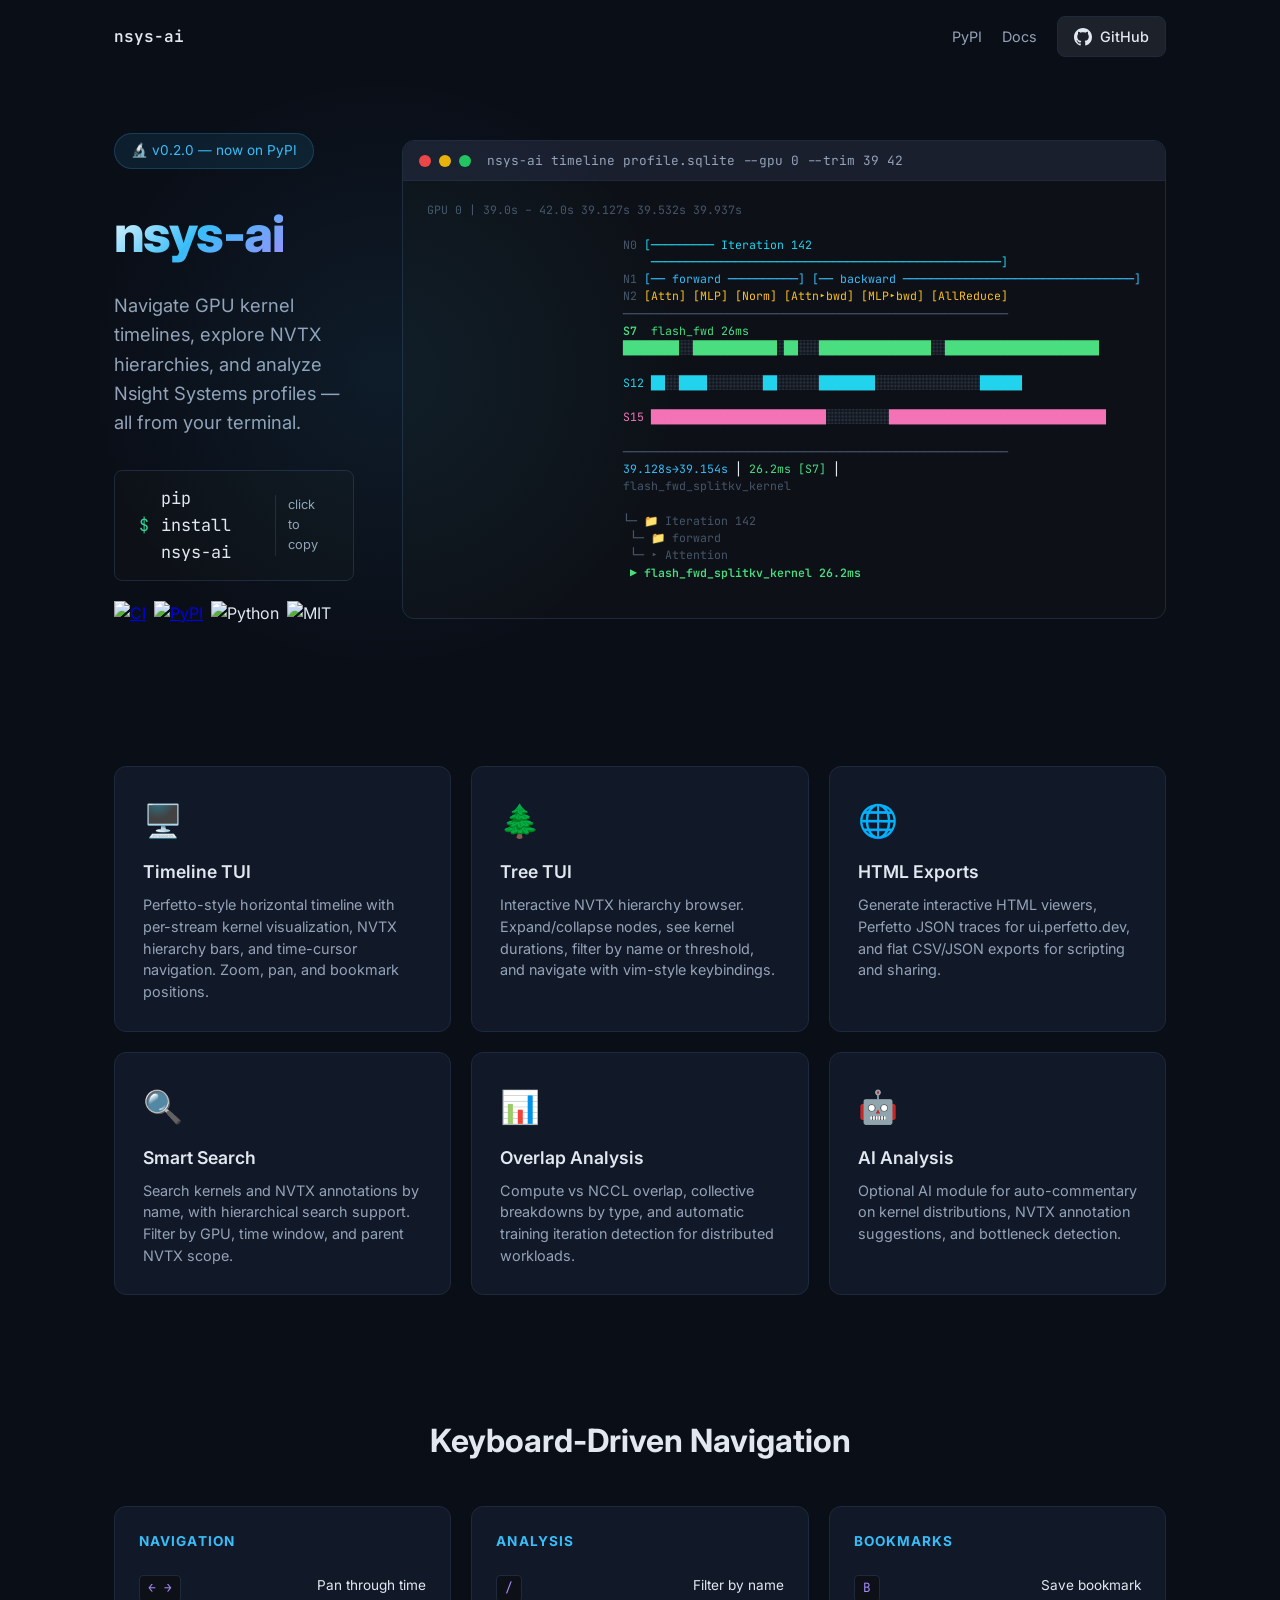
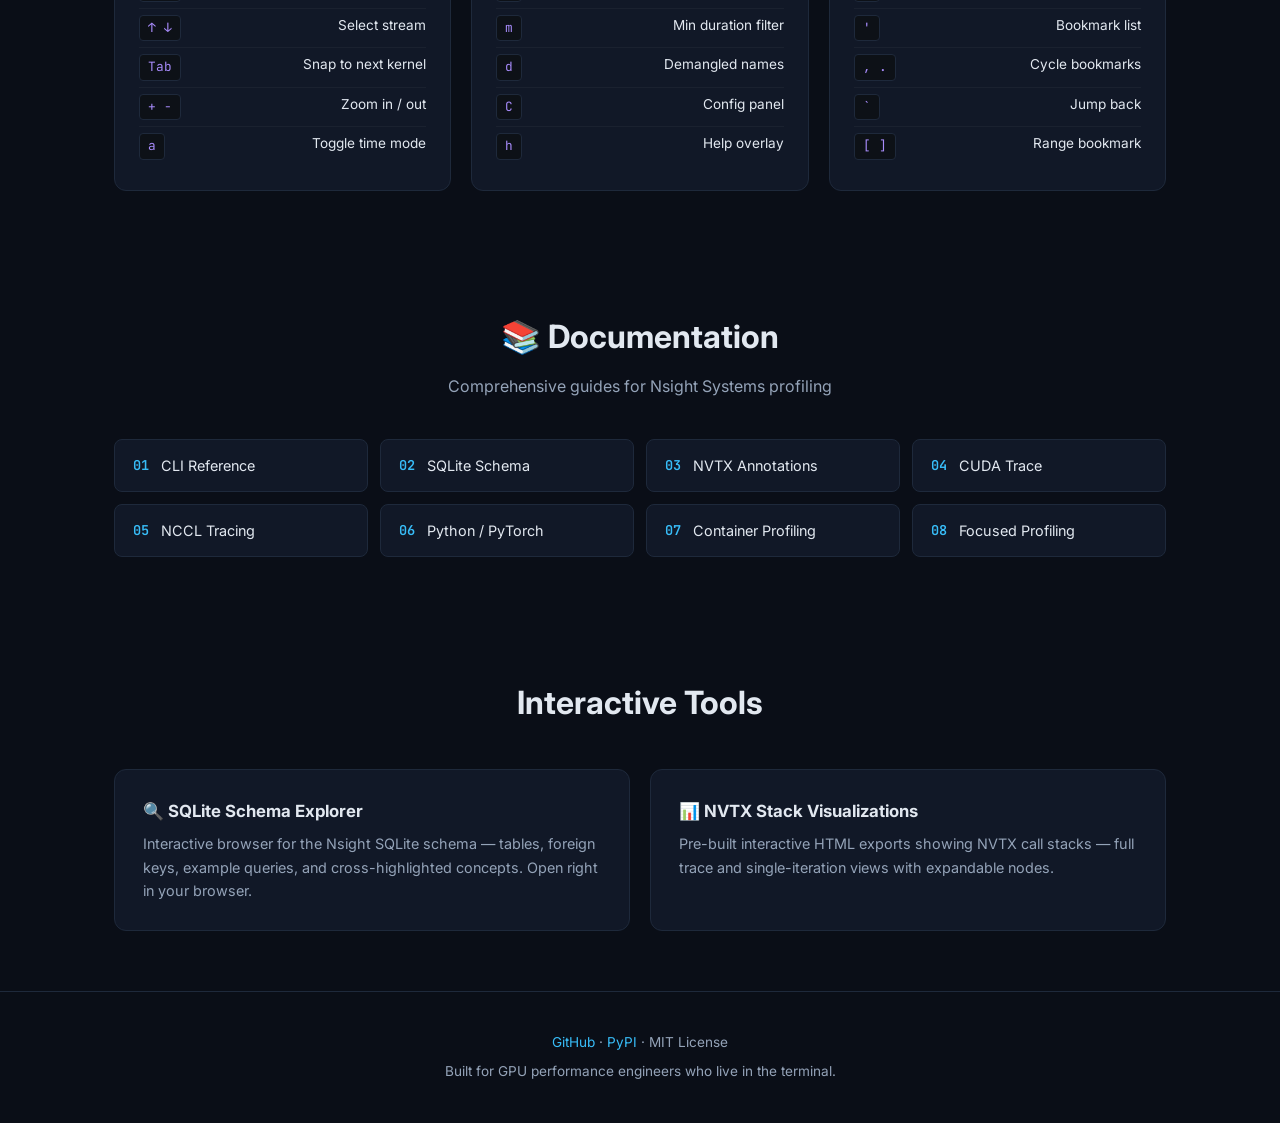
==== site/index.html @ 27f4fd63 "feat: rename package to nsys-ai v0.2.0 - Rename PyPI package from nsys-tui to nsys-ai - Bump version" ====
<!DOCTYPE html>
<html lang="en">

<head>
    <meta charset="UTF-8">
    <meta name="viewport" content="width=device-width, initial-scale=1.0">
    <title>nsys-ai — Terminal UI for NVIDIA Nsight Systems</title>
    <meta name="description"
        content="Navigate GPU kernel timelines, explore NVTX hierarchies, and analyze Nsight Systems profiles from your terminal.">
    <link rel="preconnect" href="https://fonts.googleapis.com">
    <link
        href="https://fonts.googleapis.com/css2?family=Inter:wght@300;400;500;600;700;800&family=JetBrains+Mono:wght@400;500;600&display=swap"
        rel="stylesheet">
    <style>
        :root {
            --bg: #0a0e17;
            --bg-card: #111827;
            --bg-code: #0d1117;
            --border: #1e293b;
            --text: #e2e8f0;
            --text-dim: #94a3b8;
            --accent: #38bdf8;
            --accent2: #a78bfa;
            --accent3: #34d399;
            --green: #4ade80;
            --yellow: #fbbf24;
            --magenta: #f472b6;
            --radius: 12px;
        }

        * {
            margin: 0;
            padding: 0;
            box-sizing: border-box;
        }

        body {
            font-family: 'Inter', -apple-system, sans-serif;
            background: var(--bg);
            color: var(--text);
            line-height: 1.6;
            overflow-x: hidden;
        }

        .container {
            max-width: 1100px;
            margin: 0 auto;
            padding: 0 24px;
        }

        /* Top Nav */
        .top-nav {
            display: flex;
            align-items: center;
            justify-content: space-between;
            padding: 16px 24px;
            max-width: 1100px;
            margin: 0 auto;
        }

        .nav-brand {
            font-family: 'JetBrains Mono', monospace;
            font-weight: 600;
            font-size: 1rem;
            color: var(--text);
            text-decoration: none;
        }

        .nav-links {
            display: flex;
            align-items: center;
            gap: 20px;
        }

        .nav-links a {
            color: var(--text-dim);
            text-decoration: none;
            font-size: 0.9rem;
            transition: color 0.2s;
        }

        .nav-links a:hover {
            color: var(--text);
        }

        .github-btn {
            display: inline-flex;
            align-items: center;
            gap: 8px;
            padding: 8px 16px;
            background: rgba(255, 255, 255, 0.08);
            border: 1px solid var(--border);
            border-radius: 8px;
            color: var(--text) !important;
            font-size: 0.9rem;
            font-weight: 500;
            text-decoration: none;
            transition: background 0.2s, border-color 0.2s;
        }

        .github-btn:hover {
            background: rgba(255, 255, 255, 0.12);
            border-color: var(--accent);
        }

        .github-btn svg {
            width: 18px;
            height: 18px;
            fill: currentColor;
        }

        /* Hero */
        .hero {
            padding: 60px 0 80px;
            position: relative;
        }

        .hero::before {
            content: '';
            position: absolute;
            top: 0;
            left: 30%;
            transform: translateX(-50%);
            width: 600px;
            height: 600px;
            background: radial-gradient(circle, rgba(56, 189, 248, 0.08) 0%, transparent 70%);
            pointer-events: none;
        }

        .hero-layout {
            display: grid;
            grid-template-columns: 1fr 1.2fr;
            gap: 48px;
            align-items: center;
        }

        .hero-left {
            display: flex;
            flex-direction: column;
            align-items: flex-start;
        }

        .hero-badge {
            display: inline-flex;
            align-items: center;
            gap: 8px;
            padding: 6px 16px;
            background: rgba(56, 189, 248, 0.1);
            border: 1px solid rgba(56, 189, 248, 0.2);
            border-radius: 20px;
            font-size: 0.85rem;
            color: var(--accent);
            margin-bottom: 24px;
        }

        .hero h1 {
            font-size: 3.2rem;
            font-weight: 800;
            letter-spacing: -0.03em;
            background: linear-gradient(135deg, #fff 0%, var(--accent) 50%, var(--accent2) 100%);
            -webkit-background-clip: text;
            -webkit-text-fill-color: transparent;
            margin-bottom: 16px;
        }

        .hero p {
            font-size: 1.15rem;
            color: var(--text-dim);
            max-width: 480px;
            margin: 0 0 32px;
        }

        .hero-right .terminal {
            font-size: 0.72rem;
        }

        .install-box {
            display: inline-flex;
            align-items: center;
            gap: 12px;
            background: var(--bg-code);
            border: 1px solid var(--border);
            border-radius: 8px;
            padding: 14px 24px;
            font-family: 'JetBrains Mono', monospace;
            font-size: 1.05rem;
            cursor: pointer;
            transition: border-color 0.2s, box-shadow 0.2s;
        }

        .install-box:hover {
            border-color: var(--accent);
            box-shadow: 0 0 20px rgba(56, 189, 248, 0.1);
        }

        .install-box .dollar {
            color: var(--accent3);
        }

        .install-box .cmd {
            color: var(--text);
        }

        .install-box .copy {
            color: var(--text-dim);
            font-size: 0.8rem;
            border-left: 1px solid var(--border);
            padding-left: 12px;
            font-family: 'Inter', sans-serif;
        }

        .badges {
            margin-top: 20px;
            display: flex;
            gap: 8px;
            justify-content: flex-start;
            flex-wrap: wrap;
        }

        .badges img {
            height: 22px;
        }

        /* Features */
        .features {
            padding: 60px 0;
        }

        .features-grid {
            display: grid;
            grid-template-columns: repeat(3, 1fr);
            gap: 20px;
        }

        .feature-card {
            background: var(--bg-card);
            border: 1px solid var(--border);
            border-radius: var(--radius);
            padding: 28px;
            transition: transform 0.2s, border-color 0.3s;
        }

        .feature-card:hover {
            transform: translateY(-4px);
            border-color: var(--accent);
        }

        .feature-icon {
            font-size: 2rem;
            margin-bottom: 12px;
        }

        .feature-card h3 {
            font-size: 1.1rem;
            font-weight: 600;
            margin-bottom: 8px;
        }

        .feature-card p {
            color: var(--text-dim);
            font-size: 0.9rem;
            line-height: 1.5;
        }

        /* Terminal preview */

        .terminal {
            background: var(--bg-code);
            border: 1px solid var(--border);
            border-radius: var(--radius);
            overflow: hidden;
            font-family: 'JetBrains Mono', monospace;
            font-size: 0.82rem;
            line-height: 1.5;
        }

        .terminal-bar {
            background: #1a1f2e;
            padding: 10px 16px;
            display: flex;
            align-items: center;
            gap: 8px;
            border-bottom: 1px solid var(--border);
        }

        .terminal-dot {
            width: 12px;
            height: 12px;
            border-radius: 50%;
        }

        .terminal-dot.r {
            background: #ef4444;
        }

        .terminal-dot.y {
            background: #eab308;
        }

        .terminal-dot.g {
            background: #22c55e;
        }

        .terminal-title {
            color: var(--text-dim);
            font-size: 0.8rem;
            margin-left: 8px;
        }

        .terminal-body {
            padding: 20px 24px;
            overflow-x: auto;
            white-space: pre;
        }

        .t-green {
            color: var(--green);
        }

        .t-cyan {
            color: #22d3ee;
        }

        .t-yellow {
            color: var(--yellow);
        }

        .t-magenta {
            color: var(--magenta);
        }

        .t-dim {
            color: #475569;
        }

        .t-bold {
            font-weight: 600;
        }

        .t-accent {
            color: var(--accent);
        }

        /* Keybindings */
        .keys-section {
            padding: 60px 0;
        }

        .keys-section h2 {
            font-size: 2rem;
            font-weight: 700;
            text-align: center;
            margin-bottom: 40px;
        }

        .keys-grid {
            display: grid;
            grid-template-columns: repeat(3, 1fr);
            gap: 20px;
        }

        .key-group {
            background: var(--bg-card);
            border: 1px solid var(--border);
            border-radius: var(--radius);
            padding: 24px;
        }

        .key-group h3 {
            font-size: 0.85rem;
            text-transform: uppercase;
            letter-spacing: 0.08em;
            color: var(--accent);
            margin-bottom: 16px;
        }

        .key-row {
            display: flex;
            justify-content: space-between;
            padding: 6px 0;
            border-bottom: 1px solid rgba(255, 255, 255, 0.04);
            font-size: 0.85rem;
        }

        .key-row:last-child {
            border-bottom: none;
        }

        kbd {
            background: var(--bg-code);
            border: 1px solid var(--border);
            border-radius: 4px;
            padding: 2px 8px;
            font-family: 'JetBrains Mono', monospace;
            font-size: 0.8rem;
            color: var(--accent2);
        }

        /* Docs */
        .docs-section {
            padding: 60px 0;
        }

        .docs-section h2 {
            font-size: 2rem;
            font-weight: 700;
            text-align: center;
            margin-bottom: 12px;
        }

        .docs-section .subtitle {
            text-align: center;
            color: var(--text-dim);
            margin-bottom: 40px;
        }

        .docs-grid {
            display: grid;
            grid-template-columns: repeat(auto-fill, minmax(240px, 1fr));
            gap: 12px;
        }

        .doc-link {
            display: flex;
            align-items: center;
            gap: 12px;
            background: var(--bg-card);
            border: 1px solid var(--border);
            border-radius: 8px;
            padding: 14px 18px;
            text-decoration: none;
            color: var(--text);
            transition: border-color 0.2s, transform 0.15s;
        }

        .doc-link:hover {
            border-color: var(--accent);
            transform: translateY(-2px);
        }

        .doc-num {
            color: var(--accent);
            font-weight: 600;
            font-family: 'JetBrains Mono', monospace;
            font-size: 0.85rem;
        }

        .doc-title {
            font-size: 0.9rem;
        }

        /* Showcase */
        .showcase {
            padding: 60px 0;
        }

        .showcase h2 {
            font-size: 2rem;
            font-weight: 700;
            text-align: center;
            margin-bottom: 40px;
        }

        .showcase-cards {
            display: grid;
            grid-template-columns: repeat(2, 1fr);
            gap: 20px;
        }

        .showcase-card {
            background: var(--bg-card);
            border: 1px solid var(--border);
            border-radius: var(--radius);
            padding: 28px;
            text-decoration: none;
            color: var(--text);
            transition: border-color 0.3s, transform 0.2s;
        }

        .showcase-card:hover {
            border-color: var(--accent2);
            transform: translateY(-4px);
        }

        .showcase-card h3 {
            font-size: 1.05rem;
            margin-bottom: 8px;
        }

        .showcase-card p {
            color: var(--text-dim);
            font-size: 0.9rem;
        }

        /* Footer */
        footer {
            padding: 40px 0;
            text-align: center;
            color: var(--text-dim);
            font-size: 0.85rem;
            border-top: 1px solid var(--border);
        }

        footer a {
            color: var(--accent);
            text-decoration: none;
        }

        footer a:hover {
            text-decoration: underline;
        }

        /* Responsive */
        @media (max-width: 900px) {
            .hero-layout {
                grid-template-columns: 1fr;
            }

            .hero-left {
                align-items: center;
                text-align: center;
            }

            .hero p {
                margin: 0 auto 32px;
            }

            .badges {
                justify-content: center;
            }

            .hero h1 {
                font-size: 2.2rem;
            }

            .features-grid,
            .keys-grid {
                grid-template-columns: 1fr;
            }

            .showcase-cards {
                grid-template-columns: 1fr;
            }
        }
    </style>
</head>

<body>

    <nav class="top-nav">
        <a href="/" class="nav-brand">nsys-ai</a>
        <div class="nav-links">
            <a href="https://pypi.org/project/nsys-ai/">PyPI</a>
            <a href="https://github.com/GindaChen/nsys-ai/blob/main/docs/01-cli-reference.md">Docs</a>
            <a href="https://github.com/GindaChen/nsys-ai" class="github-btn">
                <svg viewBox="0 0 16 16">
                    <path
                        d="M8 0C3.58 0 0 3.58 0 8c0 3.54 2.29 6.53 5.47 7.59.4.07.55-.17.55-.38 0-.19-.01-.82-.01-1.49-2.01.37-2.53-.49-2.69-.94-.09-.23-.48-.94-.82-1.13-.28-.15-.68-.52-.01-.53.63-.01 1.08.58 1.23.82.72 1.21 1.87.87 2.33.66.07-.52.28-.87.51-1.07-1.78-.2-3.64-.89-3.64-3.95 0-.87.31-1.59.82-2.15-.08-.2-.36-1.02.08-2.12 0 0 .67-.21 2.2.82.64-.18 1.32-.27 2-.27.68 0 1.36.09 2 .27 1.53-1.04 2.2-.82 2.2-.82.44 1.1.16 1.92.08 2.12.51.56.82 1.27.82 2.15 0 3.07-1.87 3.75-3.65 3.95.29.25.54.73.54 1.48 0 1.07-.01 1.93-.01 2.2 0 .21.15.46.55.38A8.013 8.013 0 0016 8c0-4.42-3.58-8-8-8z" />
                </svg>
                GitHub
            </a>
        </div>
    </nav>

    <section class="hero">
        <div class="container">
            <div class="hero-layout">
                <div class="hero-left">
                    <div class="hero-badge">🔬 v0.2.0 — now on PyPI</div>
                    <h1>nsys-ai</h1>
                    <p>Navigate GPU kernel timelines, explore NVTX hierarchies, and analyze Nsight Systems profiles —
                        all from
                        your terminal.</p>
                    <div class="install-box"
                        onclick="navigator.clipboard.writeText('pip install nsys-ai').then(()=>this.querySelector('.copy').textContent='Copied!')">
                        <span class="dollar">$</span>
                        <span class="cmd">pip install nsys-ai</span>
                        <span class="copy">click to copy</span>
                    </div>
                    <div class="badges">
                        <a href="https://github.com/GindaChen/nsys-ai/actions"><img
                                src="https://github.com/GindaChen/nsys-ai/actions/workflows/ci.yml/badge.svg"
                                alt="CI"></a>
                        <a href="https://pypi.org/project/nsys-ai/"><img src="https://img.shields.io/pypi/v/nsys-ai"
                                alt="PyPI"></a>
                        <img src="https://img.shields.io/badge/python-3.10+-3776AB?logo=python&logoColor=white"
                            alt="Python">
                        <img src="https://img.shields.io/badge/license-MIT-green.svg" alt="MIT">
                    </div>
                </div>
                <div class="hero-right">
                    <div class="terminal">
                        <div class="terminal-bar">
                            <div class="terminal-dot r"></div>
                            <div class="terminal-dot y"></div>
                            <div class="terminal-dot g"></div>
                            <span class="terminal-title">nsys-ai timeline profile.sqlite --gpu 0 --trim 39 42</span>
                        </div>
                        <div class="terminal-body"><span class="t-dim">GPU 0 | 39.0s – 42.0s</span> <span
                                class="t-dim">39.127s</span> <span class="t-dim">39.532s</span> <span
                                class="t-dim">39.937s</span>

                            <span class="t-dim">N0</span> <span class="t-cyan">[───────── Iteration 142
                                ──────────────────────────────────────────────────]</span>
                            <span class="t-dim">N1</span> <span class="t-accent">[── forward ──────────]</span> <span
                                class="t-accent">[── backward ─────────────────────────────────]</span>
                            <span class="t-dim">N2</span> <span class="t-yellow">[Attn]</span> <span
                                class="t-yellow">[MLP]</span> <span class="t-yellow">[Norm]</span> <span
                                class="t-yellow">[Attn▸bwd]</span> <span class="t-yellow">[MLP▸bwd]</span> <span
                                class="t-yellow">[AllReduce]</span>
                            <span class="t-dim">───────────────────────────────────────────────────────</span>
                            <span class="t-green t-bold">S7 </span> <span class="t-green">flash_fwd 26ms</span>
                            <span class="t-green">████████</span><span class="t-dim">░░</span><span
                                class="t-green">████████████</span><span class="t-dim">░</span><span
                                class="t-green">██</span><span class="t-dim">░░░</span><span
                                class="t-green">████████████████</span><span class="t-dim">░░</span><span
                                class="t-green">██████████████████████</span>

                            <span class="t-cyan">S12</span> <span class="t-cyan">██</span><span
                                class="t-dim">░░</span><span class="t-cyan">████</span><span
                                class="t-dim">░░░░░░░░</span><span class="t-cyan">██</span><span
                                class="t-dim">░░░░░░</span><span class="t-cyan">████████</span><span
                                class="t-dim">░░░░░░░░░░░░░░░</span><span class="t-cyan">██████</span>

                            <span class="t-magenta">S15</span> <span
                                class="t-magenta">█████████████████████████</span><span
                                class="t-dim">░░░░░░░░░</span><span
                                class="t-magenta">███████████████████████████████</span>

                            <span class="t-dim">───────────────────────────────────────────────────────</span>
                            <span class="t-accent">39.128s→39.154s</span> │ <span class="t-green">26.2ms [S7]</span> │
                            <span class="t-dim">flash_fwd_splitkv_kernel</span>

                            <span class="t-dim">└─ 📁 Iteration 142</span>
                            <span class="t-dim"> └─ 📁 forward</span>
                            <span class="t-dim"> └─ ▸ Attention</span>
                            <span class="t-green t-bold"> ▶ flash_fwd_splitkv_kernel 26.2ms</span>
                        </div>
                    </div>
                </div>
            </div>
        </div>
    </section>

    <section class="features">
        <div class="container">
            <div class="features-grid">
                <div class="feature-card">
                    <div class="feature-icon">🖥️</div>
                    <h3>Timeline TUI</h3>
                    <p>Perfetto-style horizontal timeline with per-stream kernel visualization, NVTX hierarchy bars, and
                        time-cursor navigation. Zoom, pan, and bookmark positions.</p>
                </div>
                <div class="feature-card">
                    <div class="feature-icon">🌲</div>
                    <h3>Tree TUI</h3>
                    <p>Interactive NVTX hierarchy browser. Expand/collapse nodes, see kernel durations, filter by name
                        or threshold, and navigate with vim-style keybindings.</p>
                </div>
                <div class="feature-card">
                    <div class="feature-icon">🌐</div>
                    <h3>HTML Exports</h3>
                    <p>Generate interactive HTML viewers, Perfetto JSON traces for ui.perfetto.dev, and flat CSV/JSON
                        exports for scripting and sharing.</p>
                </div>
                <div class="feature-card">
                    <div class="feature-icon">🔍</div>
                    <h3>Smart Search</h3>
                    <p>Search kernels and NVTX annotations by name, with hierarchical search support. Filter by GPU,
                        time window, and parent NVTX scope.</p>
                </div>
                <div class="feature-card">
                    <div class="feature-icon">📊</div>
                    <h3>Overlap Analysis</h3>
                    <p>Compute vs NCCL overlap, collective breakdowns by type, and automatic training iteration
                        detection for distributed workloads.</p>
                </div>
                <div class="feature-card">
                    <div class="feature-icon">🤖</div>
                    <h3>AI Analysis</h3>
                    <p>Optional AI module for auto-commentary on kernel distributions, NVTX annotation suggestions, and
                        bottleneck detection.</p>
                </div>
            </div>
        </div>
    </section>

    <section class="keys-section">
        <div class="container">
            <h2>Keyboard-Driven Navigation</h2>
            <div class="keys-grid">
                <div class="key-group">
                    <h3>Navigation</h3>
                    <div class="key-row"><kbd>← →</kbd><span>Pan through time</span></div>
                    <div class="key-row"><kbd>↑ ↓</kbd><span>Select stream</span></div>
                    <div class="key-row"><kbd>Tab</kbd><span>Snap to next kernel</span></div>
                    <div class="key-row"><kbd>+ -</kbd><span>Zoom in / out</span></div>
                    <div class="key-row"><kbd>a</kbd><span>Toggle time mode</span></div>
                </div>
                <div class="key-group">
                    <h3>Analysis</h3>
                    <div class="key-row"><kbd>/</kbd><span>Filter by name</span></div>
                    <div class="key-row"><kbd>m</kbd><span>Min duration filter</span></div>
                    <div class="key-row"><kbd>d</kbd><span>Demangled names</span></div>
                    <div class="key-row"><kbd>C</kbd><span>Config panel</span></div>
                    <div class="key-row"><kbd>h</kbd><span>Help overlay</span></div>
                </div>
                <div class="key-group">
                    <h3>Bookmarks</h3>
                    <div class="key-row"><kbd>B</kbd><span>Save bookmark</span></div>
                    <div class="key-row"><kbd>'</kbd><span>Bookmark list</span></div>
                    <div class="key-row"><kbd>, .</kbd><span>Cycle bookmarks</span></div>
                    <div class="key-row"><kbd>`</kbd><span>Jump back</span></div>
                    <div class="key-row"><kbd>[ ]</kbd><span>Range bookmark</span></div>
                </div>
            </div>
        </div>
    </section>

    <section class="docs-section">
        <div class="container">
            <h2>📚 Documentation</h2>
            <p class="subtitle">Comprehensive guides for Nsight Systems profiling</p>
            <div class="docs-grid">
                <a href="https://github.com/GindaChen/nsys-ai/blob/main/docs/01-cli-reference.md" class="doc-link">
                    <span class="doc-num">01</span><span class="doc-title">CLI Reference</span>
                </a>
                <a href="https://github.com/GindaChen/nsys-ai/blob/main/docs/02-sqlite-schema.md" class="doc-link">
                    <span class="doc-num">02</span><span class="doc-title">SQLite Schema</span>
                </a>
                <a href="https://github.com/GindaChen/nsys-ai/blob/main/docs/03-nvtx-annotations.md" class="doc-link">
                    <span class="doc-num">03</span><span class="doc-title">NVTX Annotations</span>
                </a>
                <a href="https://github.com/GindaChen/nsys-ai/blob/main/docs/04-cuda-trace.md" class="doc-link">
                    <span class="doc-num">04</span><span class="doc-title">CUDA Trace</span>
                </a>
                <a href="https://github.com/GindaChen/nsys-ai/blob/main/docs/05-nccl-tracing.md" class="doc-link">
                    <span class="doc-num">05</span><span class="doc-title">NCCL Tracing</span>
                </a>
                <a href="https://github.com/GindaChen/nsys-ai/blob/main/docs/06-python-pytorch.md" class="doc-link">
                    <span class="doc-num">06</span><span class="doc-title">Python / PyTorch</span>
                </a>
                <a href="https://github.com/GindaChen/nsys-ai/blob/main/docs/07-container-profiling.md"
                    class="doc-link">
                    <span class="doc-num">07</span><span class="doc-title">Container Profiling</span>
                </a>
                <a href="https://github.com/GindaChen/nsys-ai/blob/main/docs/08-focused-profiling.md" class="doc-link">
                    <span class="doc-num">08</span><span class="doc-title">Focused Profiling</span>
                </a>
            </div>
        </div>
    </section>

    <section class="showcase">
        <div class="container">
            <h2>Interactive Tools</h2>
            <div class="showcase-cards">
                <a href="sqlite-explorer/" class="showcase-card">
                    <h3>🔍 SQLite Schema Explorer</h3>
                    <p>Interactive browser for the Nsight SQLite schema — tables, foreign keys, example queries, and
                        cross-highlighted concepts. Open right in your browser.</p>
                </a>
                <a href="https://github.com/GindaChen/nsys-ai/tree/main/examples" class="showcase-card">
                    <h3>📊 NVTX Stack Visualizations</h3>
                    <p>Pre-built interactive HTML exports showing NVTX call stacks — full trace and single-iteration
                        views with expandable nodes.</p>
                </a>
            </div>
        </div>
    </section>

    <footer>
        <div class="container">
            <p>
                <a href="https://github.com/GindaChen/nsys-ai">GitHub</a> ·
                <a href="https://pypi.org/project/nsys-ai/">PyPI</a> ·
                MIT License
            </p>
            <p style="margin-top:8px">Built for GPU performance engineers who live in the terminal.</p>
        </div>
    </footer>

</body>

</html>
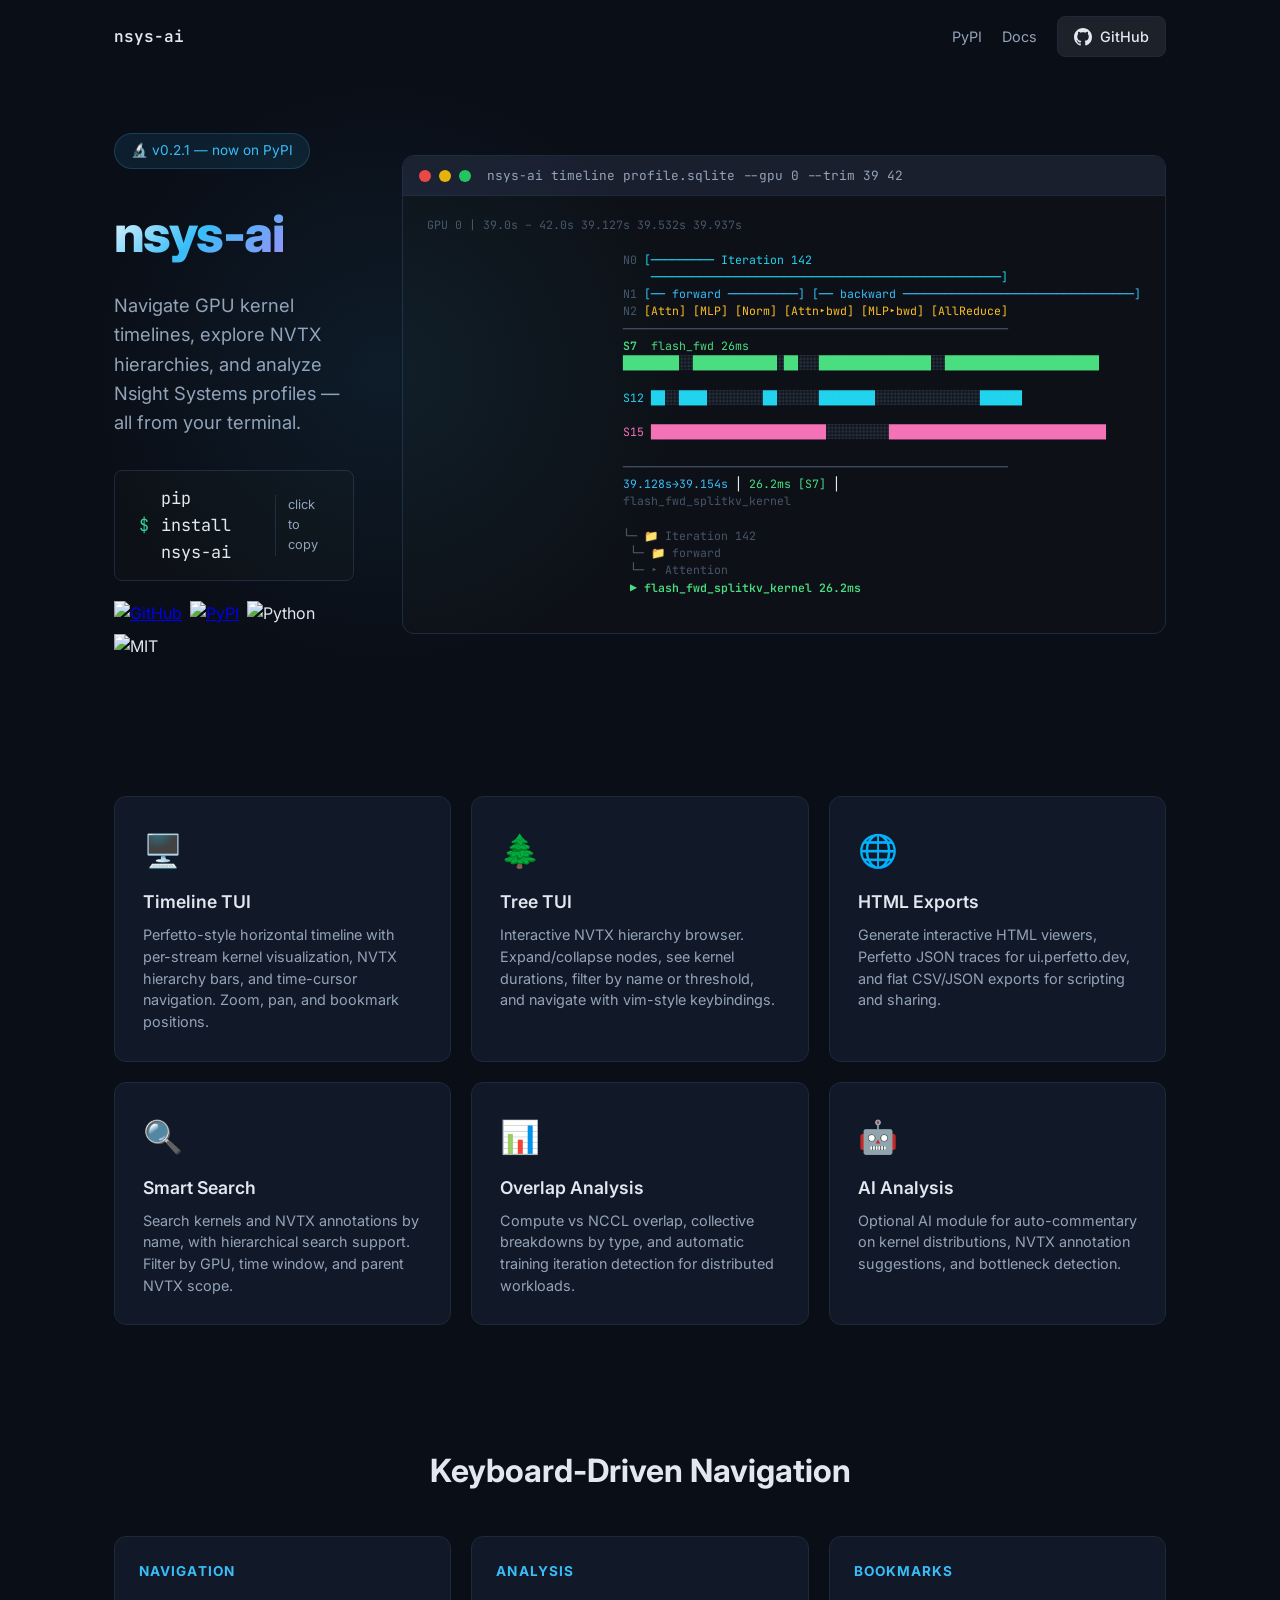
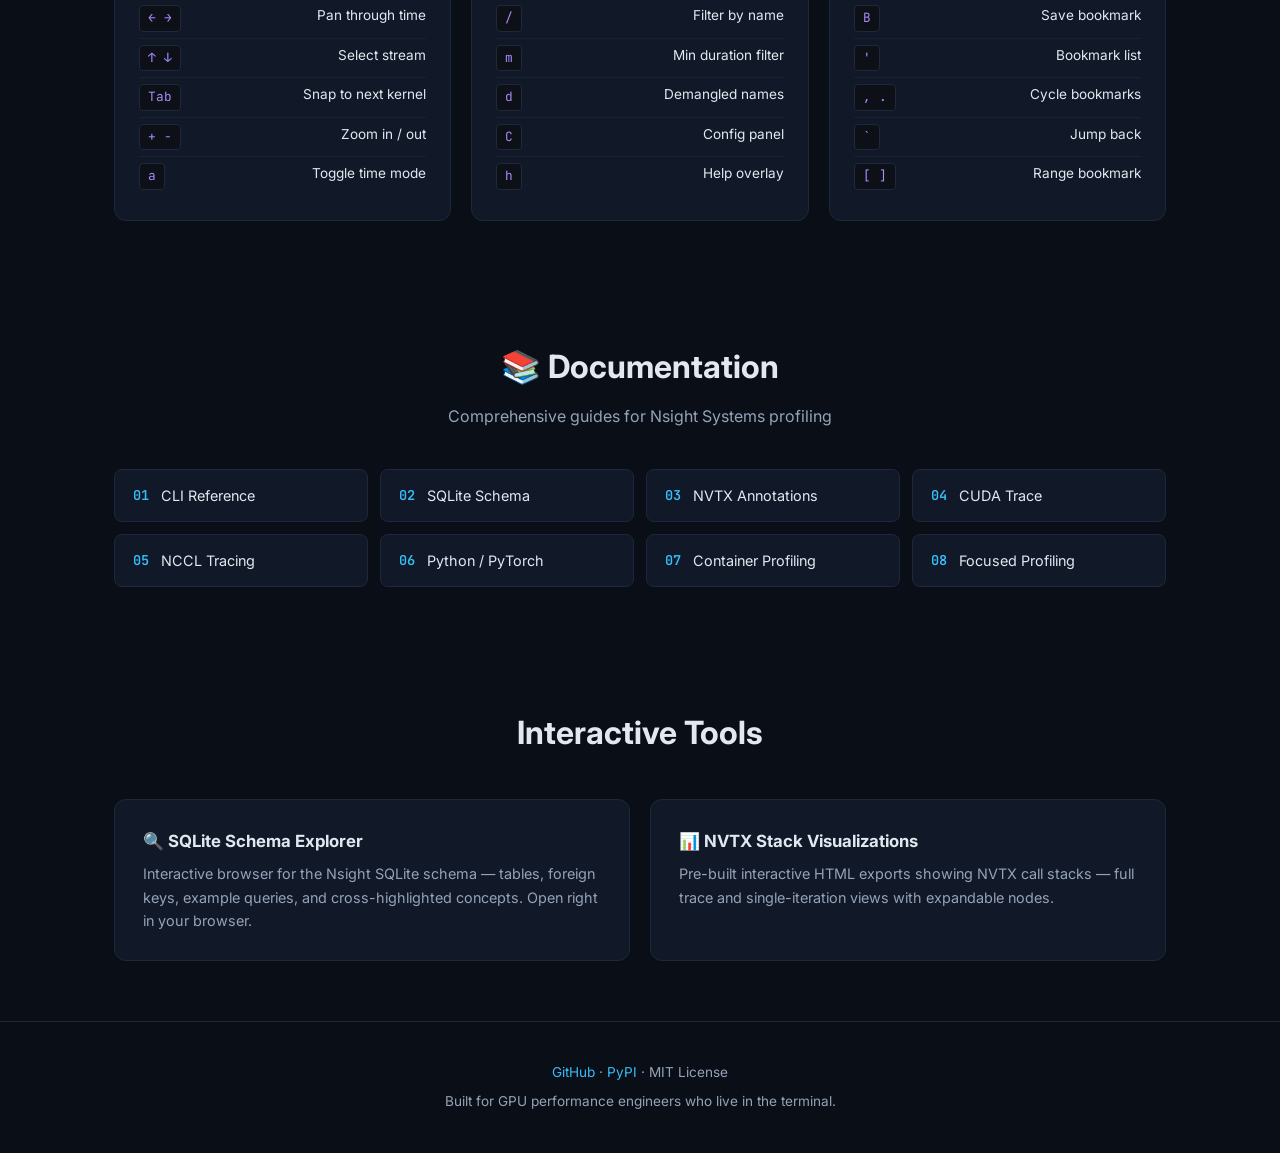
==== commit 8df913c1: "chore: complete nsys-tui → nsys-ai rename across codebase (v0.2.1) - Update CLI prog name to nsys-ai" ====
--- a/site/index.html
+++ b/site/index.html
@@ -566,7 +566,7 @@
         <div class="container">
             <div class="hero-layout">
                 <div class="hero-left">
-                    <div class="hero-badge">🔬 v0.2.0 — now on PyPI</div>
+                    <div class="hero-badge">🔬 v0.2.1 — now on PyPI</div>
                     <h1>nsys-ai</h1>
                     <p>Navigate GPU kernel timelines, explore NVTX hierarchies, and analyze Nsight Systems profiles —
                         all from
@@ -578,9 +578,9 @@
                         <span class="copy">click to copy</span>
                     </div>
                     <div class="badges">
-                        <a href="https://github.com/GindaChen/nsys-ai/actions"><img
-                                src="https://github.com/GindaChen/nsys-ai/actions/workflows/ci.yml/badge.svg"
-                                alt="CI"></a>
+                        <a href="https://github.com/GindaChen/nsys-ai"><img
+                                src="https://img.shields.io/badge/GitHub-nsys--ai-181717?logo=github&logoColor=white"
+                                alt="GitHub"></a>
                         <a href="https://pypi.org/project/nsys-ai/"><img src="https://img.shields.io/pypi/v/nsys-ai"
                                 alt="PyPI"></a>
                         <img src="https://img.shields.io/badge/python-3.10+-3776AB?logo=python&logoColor=white"
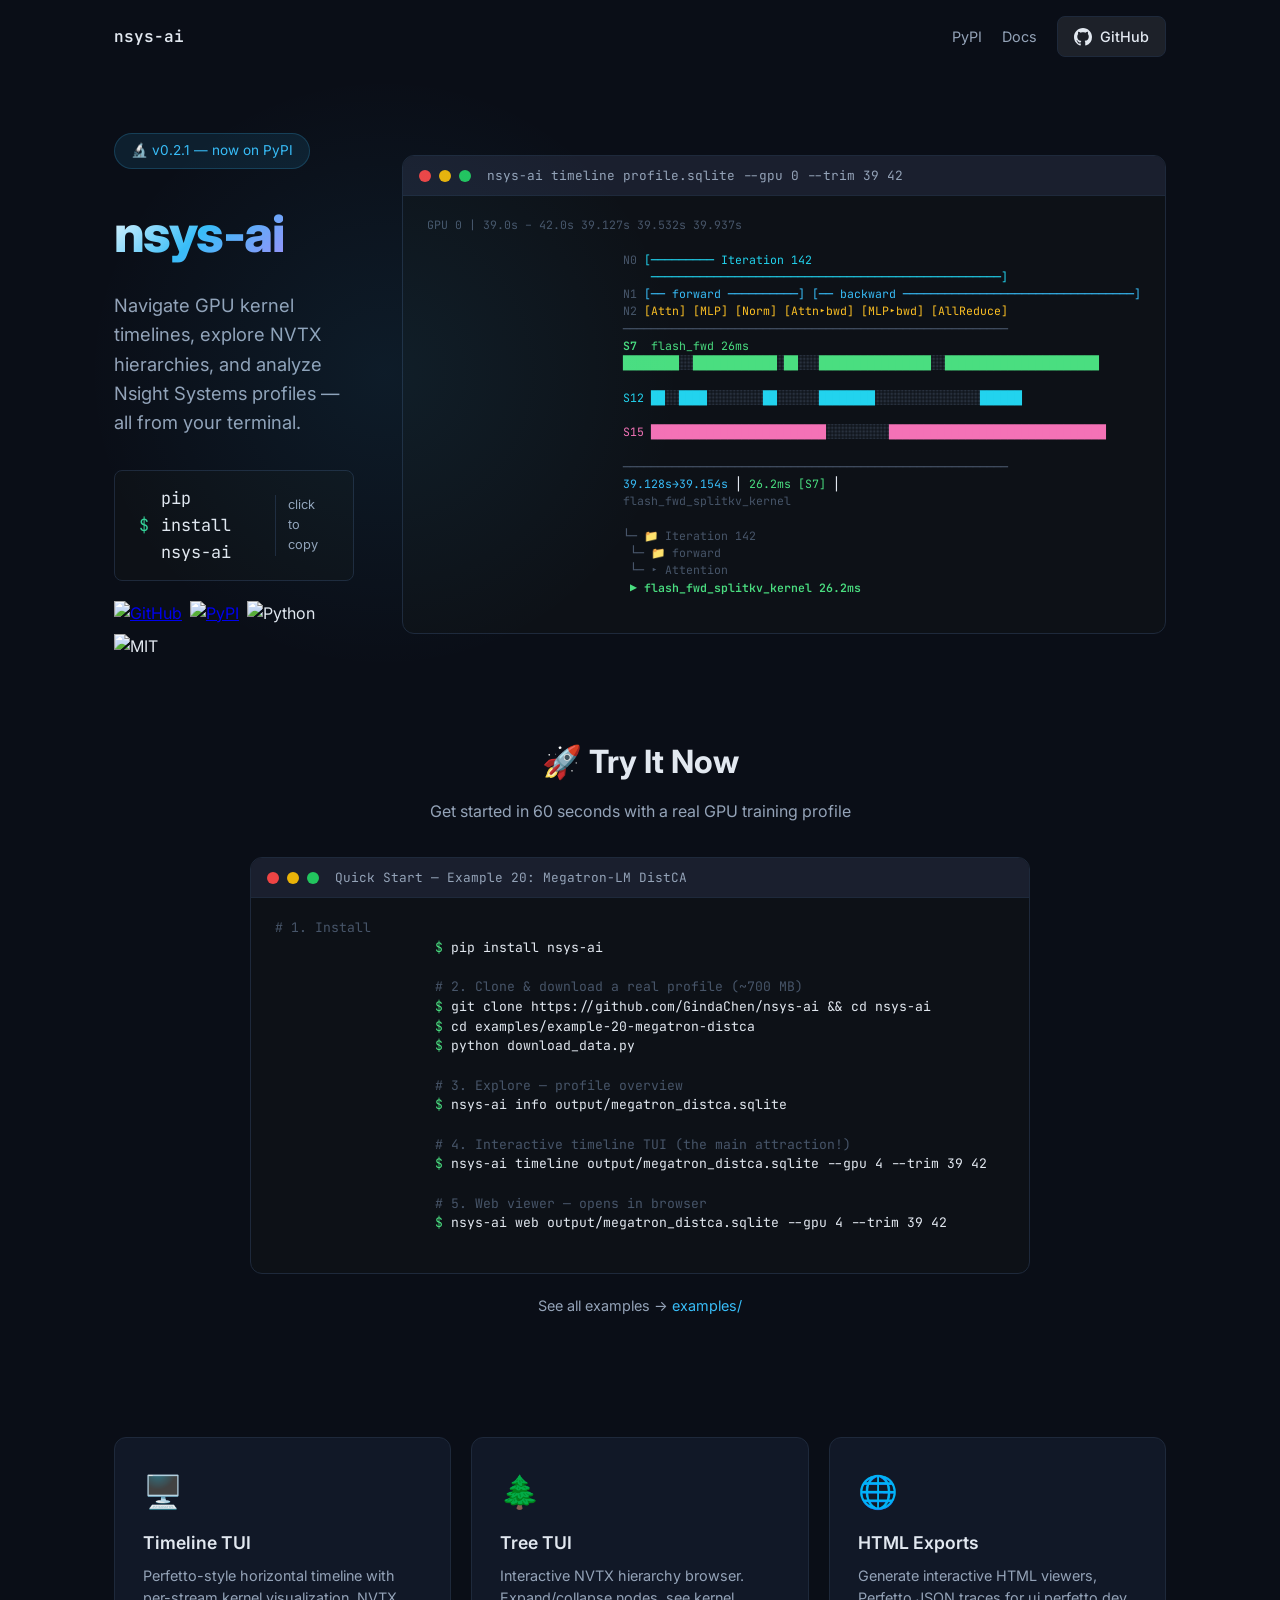
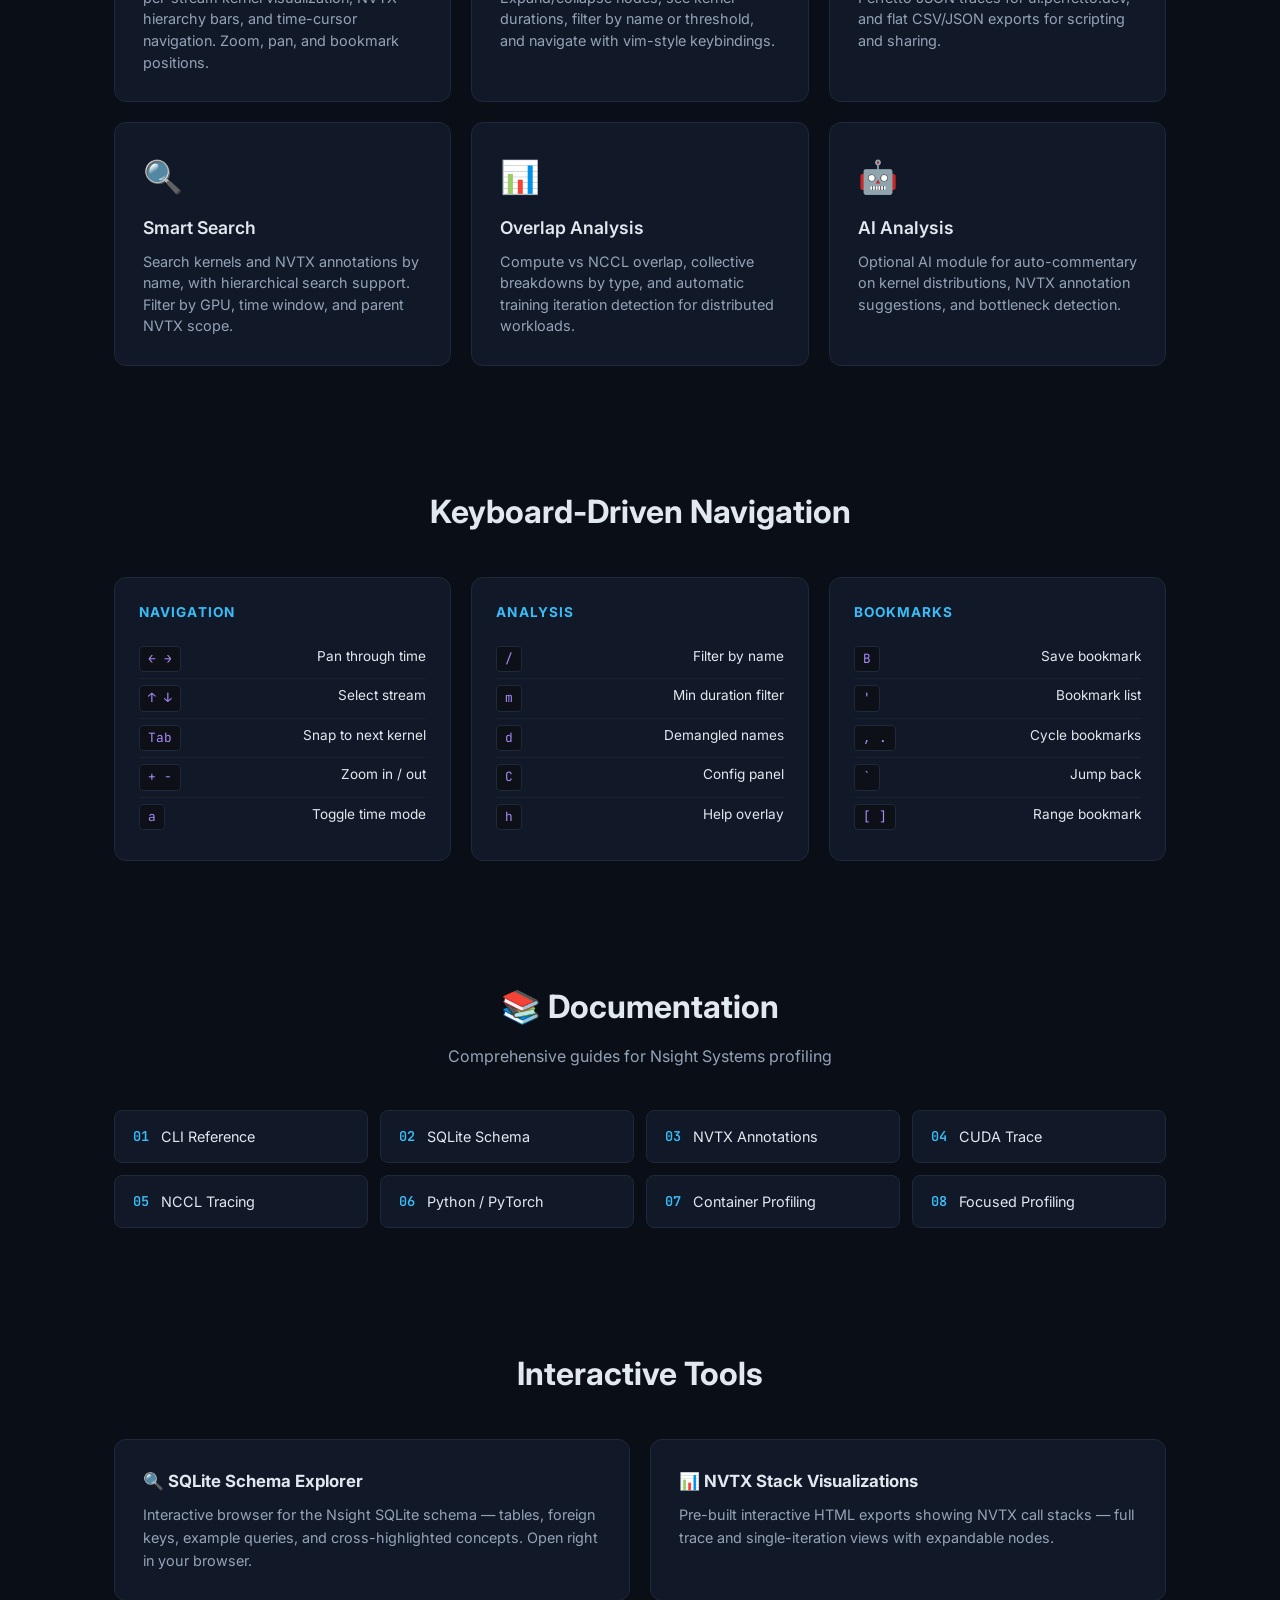
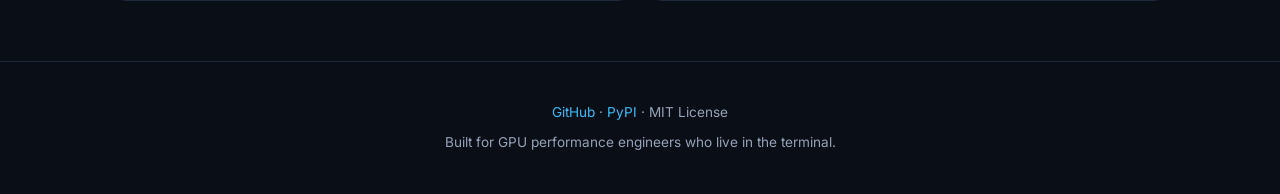
==== commit 87107032: "feat: add skills system — 8 built-in SQL analysis skills with registry - base.py: Skill dataclass wi" ====
--- a/site/index.html
+++ b/site/index.html
@@ -642,6 +642,44 @@
         </div>
     </section>
 
+    <section class="quickstart" style="padding: 0 0 60px;">
+        <div class="container">
+            <h2 style="font-size: 2rem; font-weight: 700; text-align: center; margin-bottom: 12px;">🚀 Try It Now</h2>
+            <p style="text-align: center; color: var(--text-dim); margin-bottom: 32px;">Get started in 60 seconds with a
+                real GPU training profile</p>
+            <div class="terminal" style="max-width: 780px; margin: 0 auto;">
+                <div class="terminal-bar">
+                    <div class="terminal-dot r"></div>
+                    <div class="terminal-dot y"></div>
+                    <div class="terminal-dot g"></div>
+                    <span class="terminal-title">Quick Start — Example 20: Megatron-LM DistCA</span>
+                </div>
+                <div class="terminal-body"><span class="t-dim"># 1. Install</span>
+                    <span class="t-green">$</span> pip install nsys-ai
+
+                    <span class="t-dim"># 2. Clone & download a real profile (~700 MB)</span>
+                    <span class="t-green">$</span> git clone https://github.com/GindaChen/nsys-ai && cd nsys-ai
+                    <span class="t-green">$</span> cd examples/example-20-megatron-distca
+                    <span class="t-green">$</span> python download_data.py
+
+                    <span class="t-dim"># 3. Explore — profile overview</span>
+                    <span class="t-green">$</span> nsys-ai info output/megatron_distca.sqlite
+
+                    <span class="t-dim"># 4. Interactive timeline TUI (the main attraction!)</span>
+                    <span class="t-green">$</span> nsys-ai timeline output/megatron_distca.sqlite --gpu 4 --trim 39 42
+
+                    <span class="t-dim"># 5. Web viewer — opens in browser</span>
+                    <span class="t-green">$</span> nsys-ai web output/megatron_distca.sqlite --gpu 4 --trim 39 42
+                </div>
+            </div>
+        </div>
+        <p style="text-align: center; color: var(--text-dim); margin-top: 20px; font-size: 0.9rem;">
+            See all examples → <a href="https://github.com/GindaChen/nsys-ai/tree/main/examples"
+                style="color: var(--accent); text-decoration: none;">examples/</a>
+        </p>
+        </div>
+    </section>
+
     <section class="features">
         <div class="container">
             <div class="features-grid">
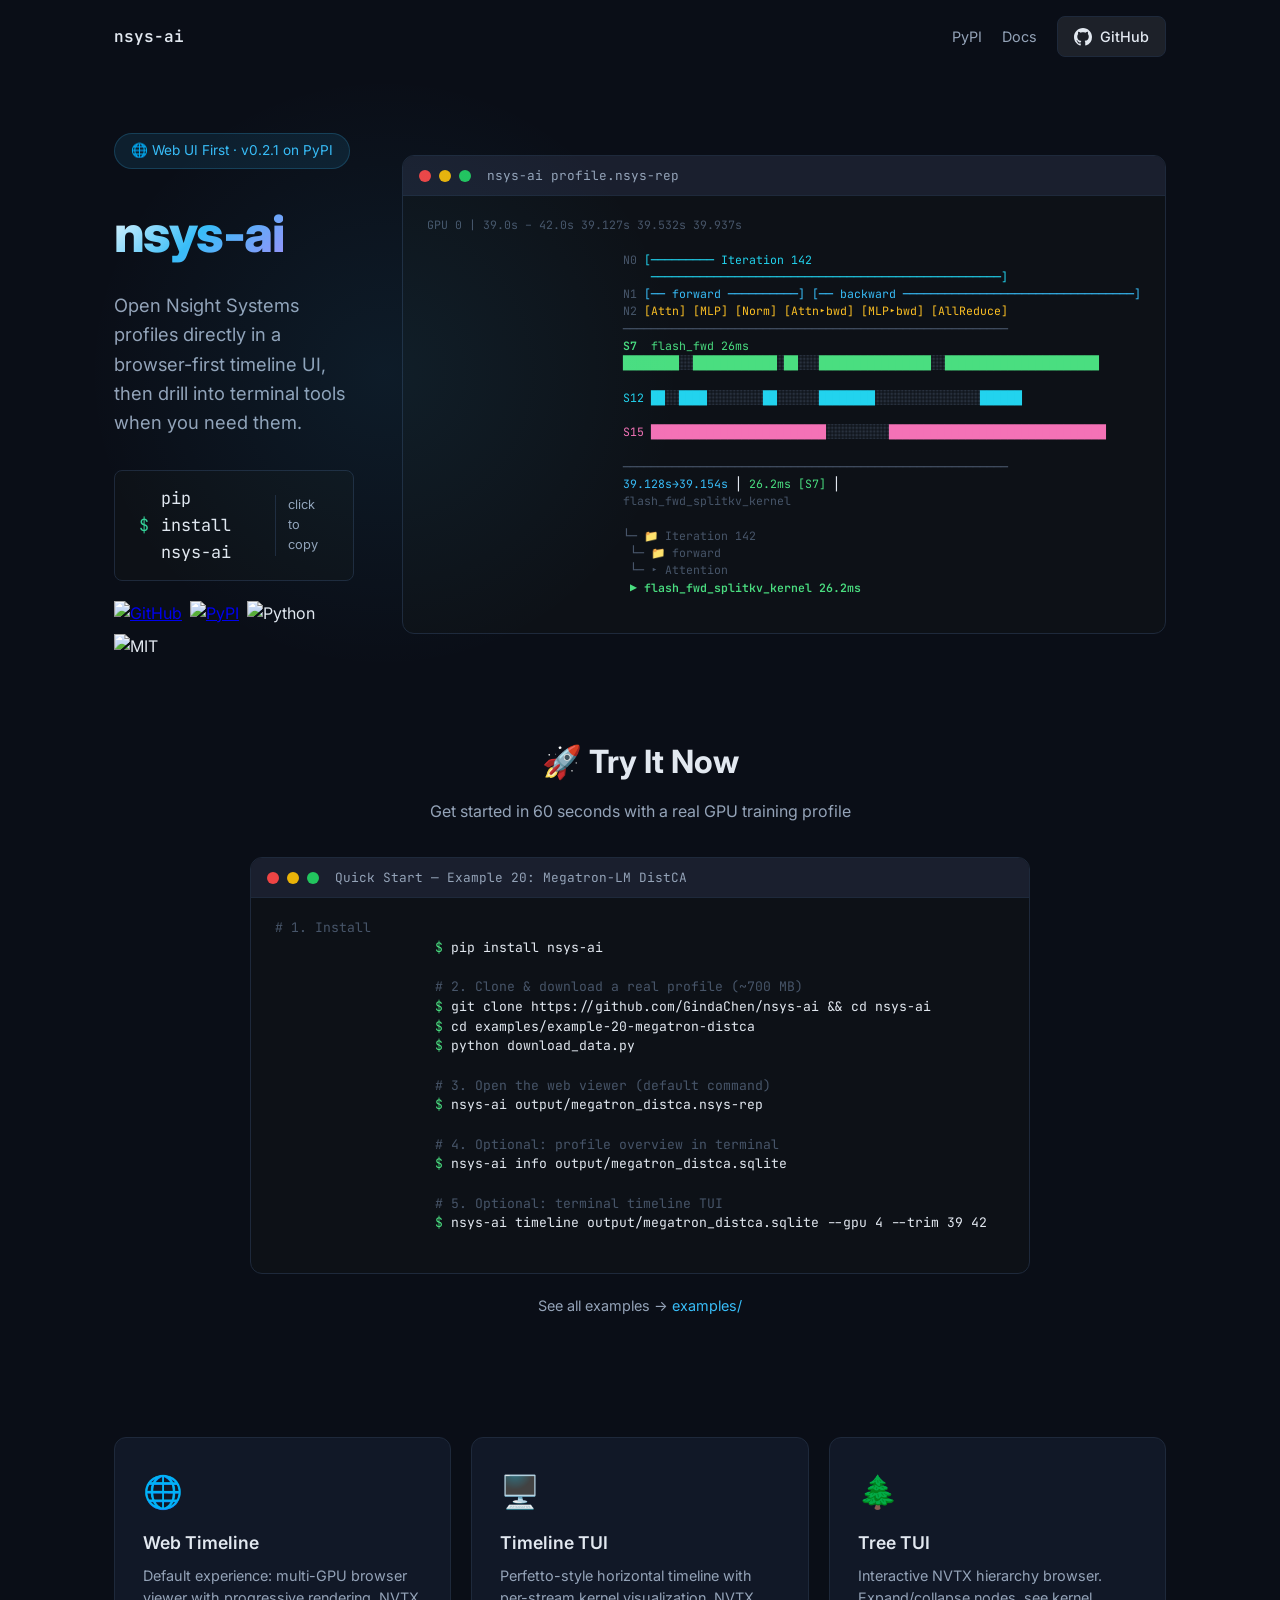
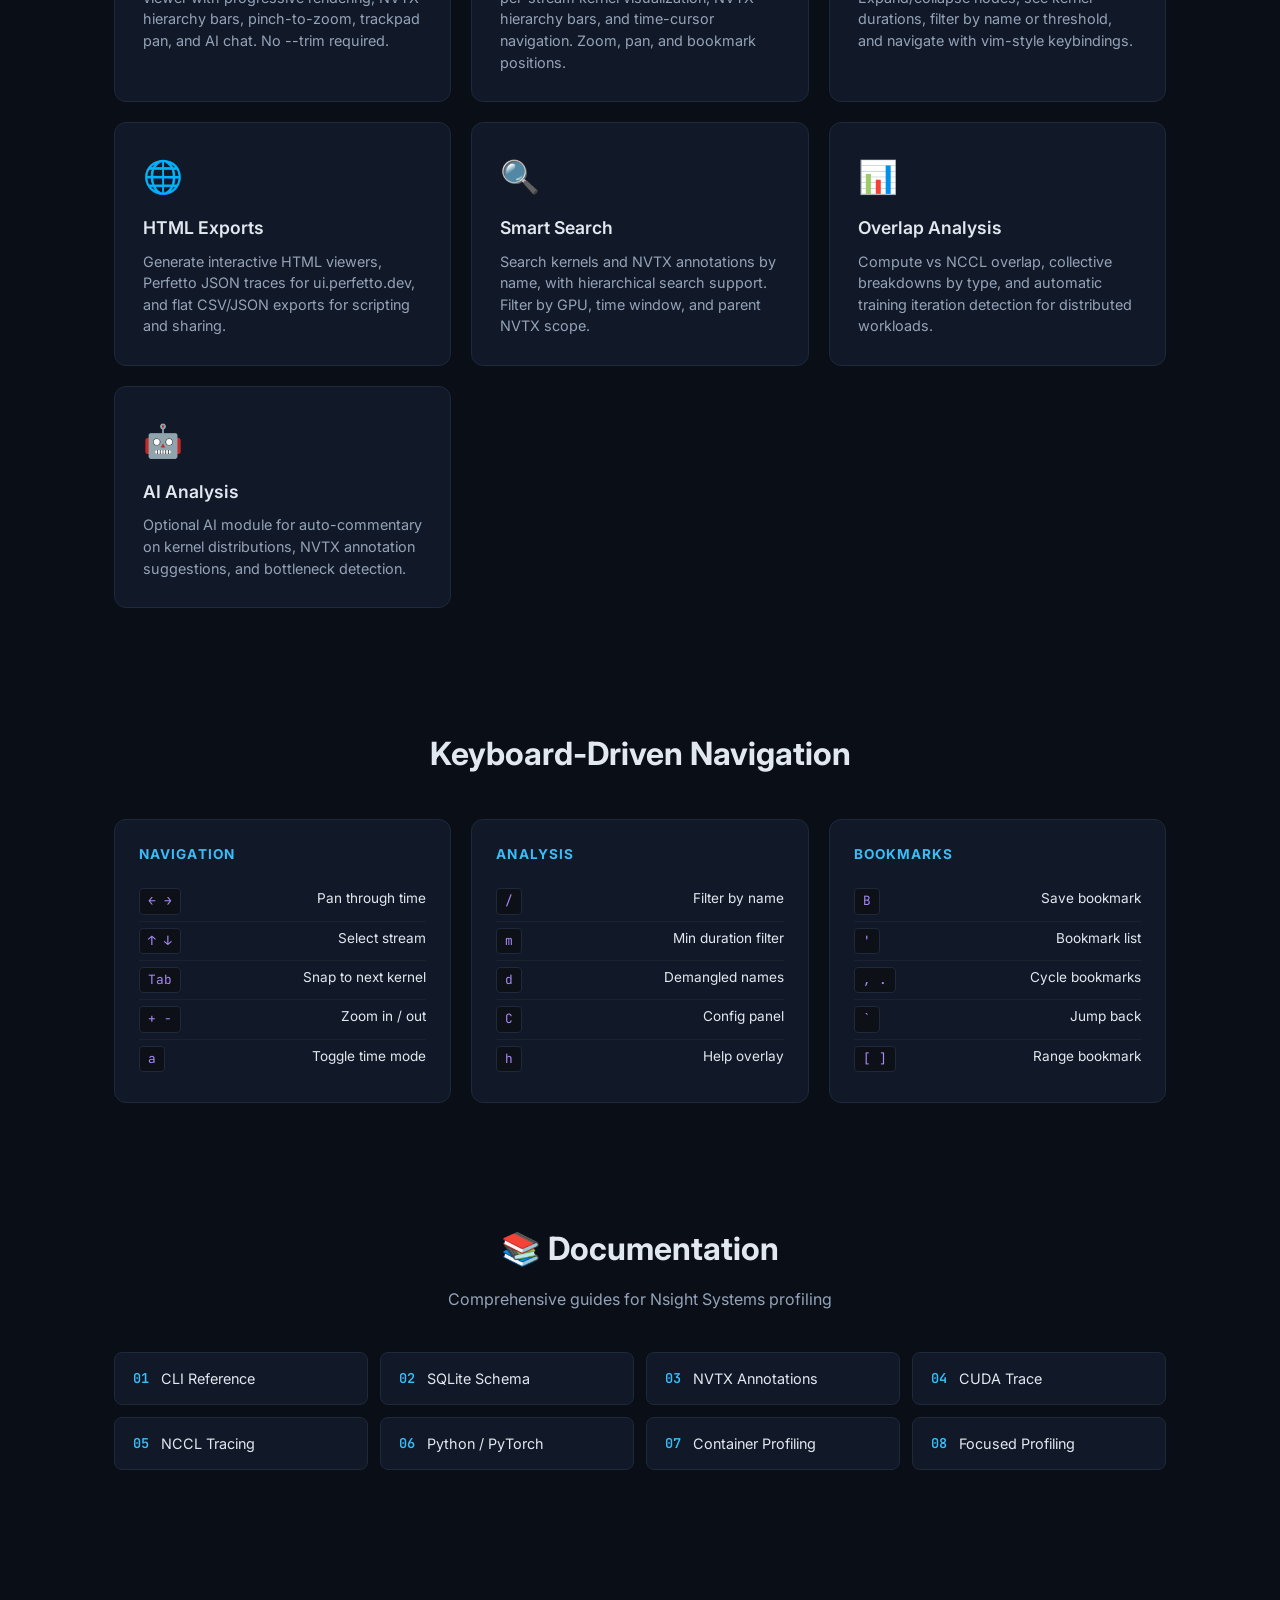
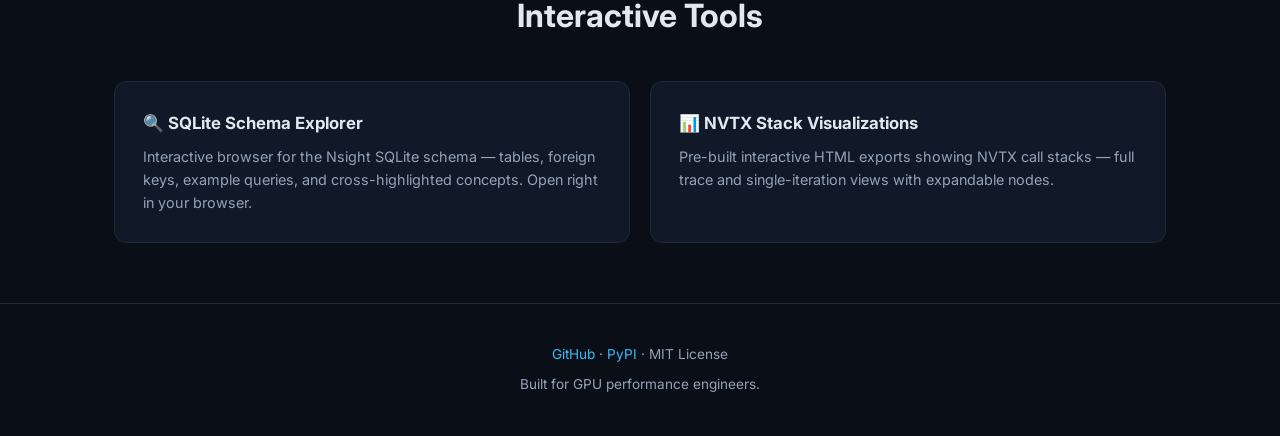
==== commit 54565f73: "update readme" ====
--- a/site/index.html
+++ b/site/index.html
@@ -4,9 +4,9 @@
 <head>
     <meta charset="UTF-8">
     <meta name="viewport" content="width=device-width, initial-scale=1.0">
-    <title>nsys-ai — Terminal UI for NVIDIA Nsight Systems</title>
+    <title>nsys-ai — AI-Powered GPU Profile Viewer</title>
     <meta name="description"
-        content="Navigate GPU kernel timelines, explore NVTX hierarchies, and analyze Nsight Systems profiles from your terminal.">
+        content="Navigate GPU kernel timelines, explore NVTX hierarchies, and analyze Nsight Systems profiles from your browser or terminal.">
     <link rel="preconnect" href="https://fonts.googleapis.com">
     <link
         href="https://fonts.googleapis.com/css2?family=Inter:wght@300;400;500;600;700;800&family=JetBrains+Mono:wght@400;500;600&display=swap"
@@ -566,11 +566,10 @@
         <div class="container">
             <div class="hero-layout">
                 <div class="hero-left">
-                    <div class="hero-badge">🔬 v0.2.1 — now on PyPI</div>
+                    <div class="hero-badge">🌐 Web UI First · v0.2.1 on PyPI</div>
                     <h1>nsys-ai</h1>
-                    <p>Navigate GPU kernel timelines, explore NVTX hierarchies, and analyze Nsight Systems profiles —
-                        all from
-                        your terminal.</p>
+                    <p>Open Nsight Systems profiles directly in a browser-first timeline UI, then drill into terminal
+                        tools when you need them.</p>
                     <div class="install-box"
                         onclick="navigator.clipboard.writeText('pip install nsys-ai').then(()=>this.querySelector('.copy').textContent='Copied!')">
                         <span class="dollar">$</span>
@@ -594,7 +593,7 @@
                             <div class="terminal-dot r"></div>
                             <div class="terminal-dot y"></div>
                             <div class="terminal-dot g"></div>
-                            <span class="terminal-title">nsys-ai timeline profile.sqlite --gpu 0 --trim 39 42</span>
+                            <span class="terminal-title">nsys-ai profile.nsys-rep</span>
                         </div>
                         <div class="terminal-body"><span class="t-dim">GPU 0 | 39.0s – 42.0s</span> <span
                                 class="t-dim">39.127s</span> <span class="t-dim">39.532s</span> <span
@@ -662,14 +661,14 @@
                     <span class="t-green">$</span> cd examples/example-20-megatron-distca
                     <span class="t-green">$</span> python download_data.py
 
-                    <span class="t-dim"># 3. Explore — profile overview</span>
+                    <span class="t-dim"># 3. Open the web viewer (default command)</span>
+                    <span class="t-green">$</span> nsys-ai output/megatron_distca.nsys-rep
+
+                    <span class="t-dim"># 4. Optional: profile overview in terminal</span>
                     <span class="t-green">$</span> nsys-ai info output/megatron_distca.sqlite
 
-                    <span class="t-dim"># 4. Interactive timeline TUI (the main attraction!)</span>
+                    <span class="t-dim"># 5. Optional: terminal timeline TUI</span>
                     <span class="t-green">$</span> nsys-ai timeline output/megatron_distca.sqlite --gpu 4 --trim 39 42
-
-                    <span class="t-dim"># 5. Web viewer — opens in browser</span>
-                    <span class="t-green">$</span> nsys-ai web output/megatron_distca.sqlite --gpu 4 --trim 39 42
                 </div>
             </div>
         </div>
@@ -683,6 +682,12 @@
     <section class="features">
         <div class="container">
             <div class="features-grid">
+                <div class="feature-card">
+                    <div class="feature-icon">🌐</div>
+                    <h3>Web Timeline</h3>
+                    <p>Default experience: multi-GPU browser viewer with progressive rendering, NVTX hierarchy bars,
+                        pinch-to-zoom, trackpad pan, and AI chat. No --trim required.</p>
+                </div>
                 <div class="feature-card">
                     <div class="feature-icon">🖥️</div>
                     <h3>Timeline TUI</h3>
@@ -814,10 +819,10 @@
                 <a href="https://pypi.org/project/nsys-ai/">PyPI</a> ·
                 MIT License
             </p>
-            <p style="margin-top:8px">Built for GPU performance engineers who live in the terminal.</p>
+            <p style="margin-top:8px">Built for GPU performance engineers.</p>
         </div>
     </footer>
 
 </body>
 
-</html>+</html>
